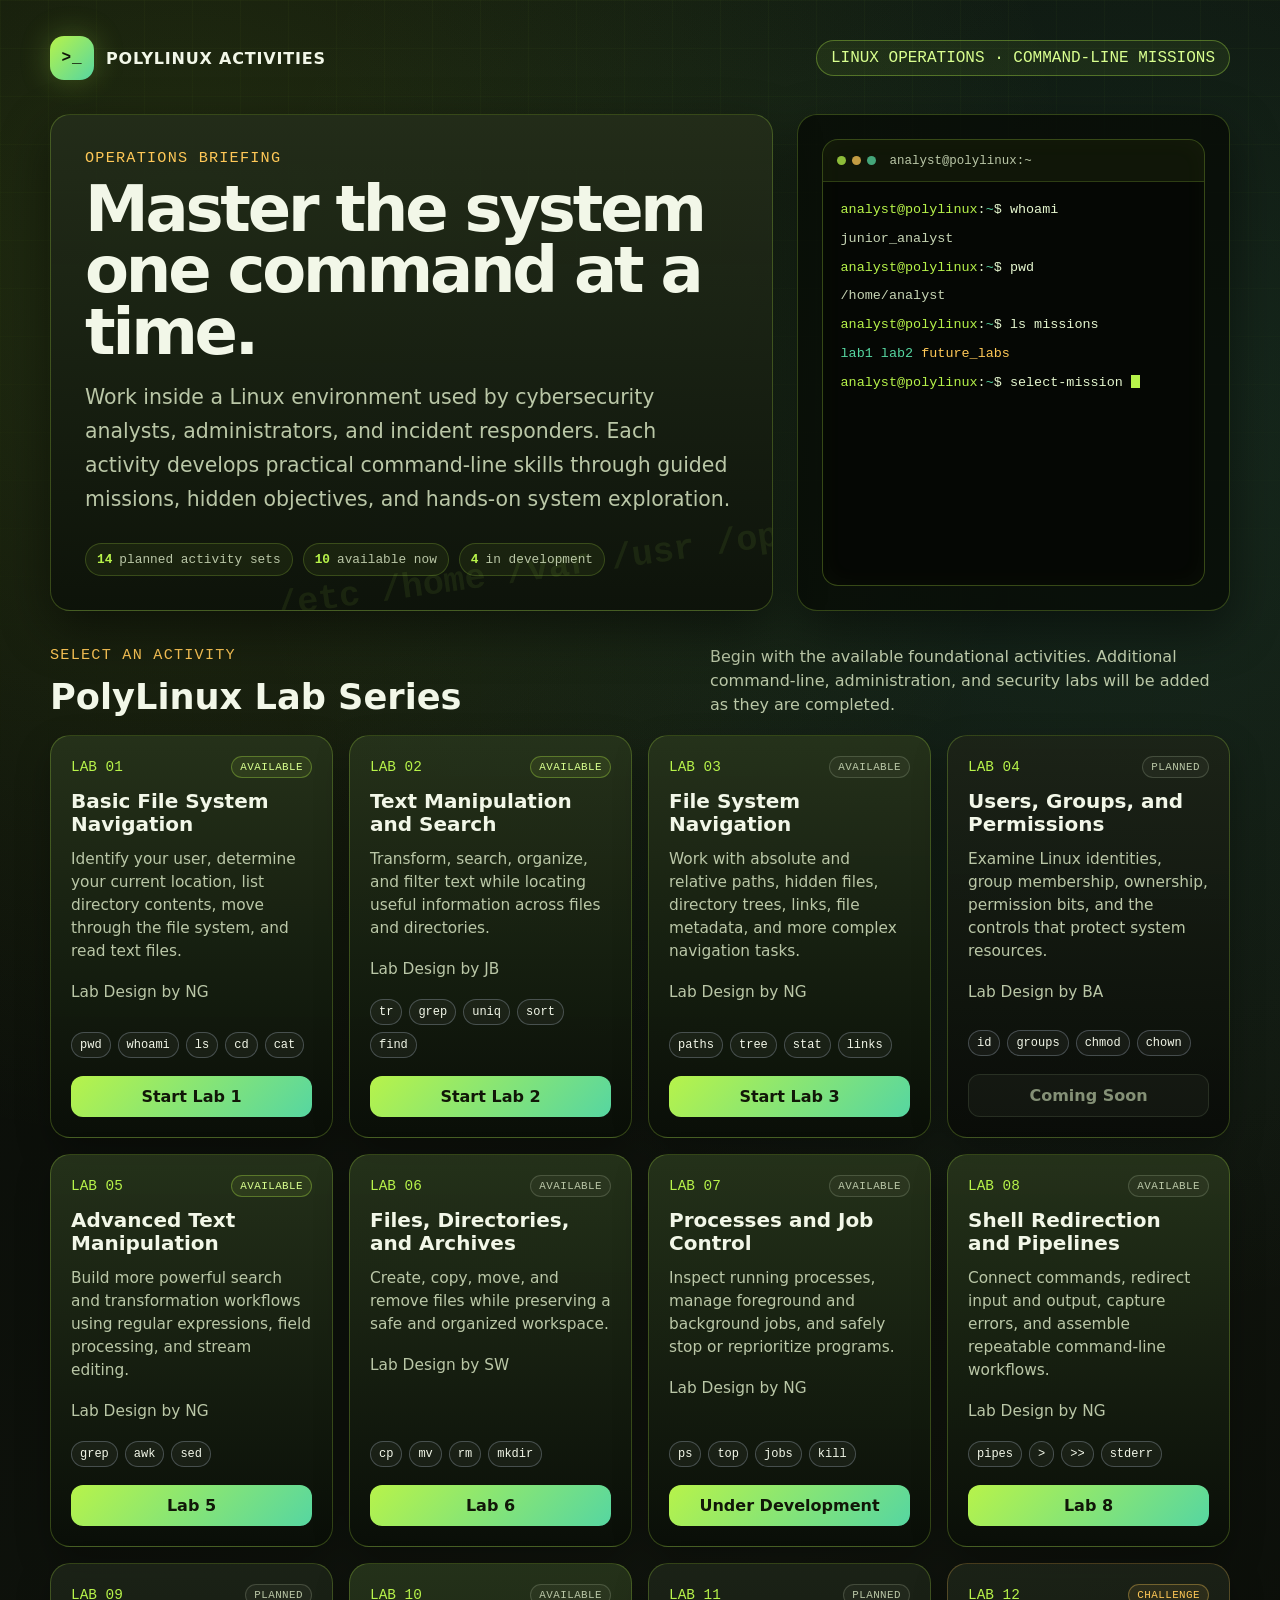
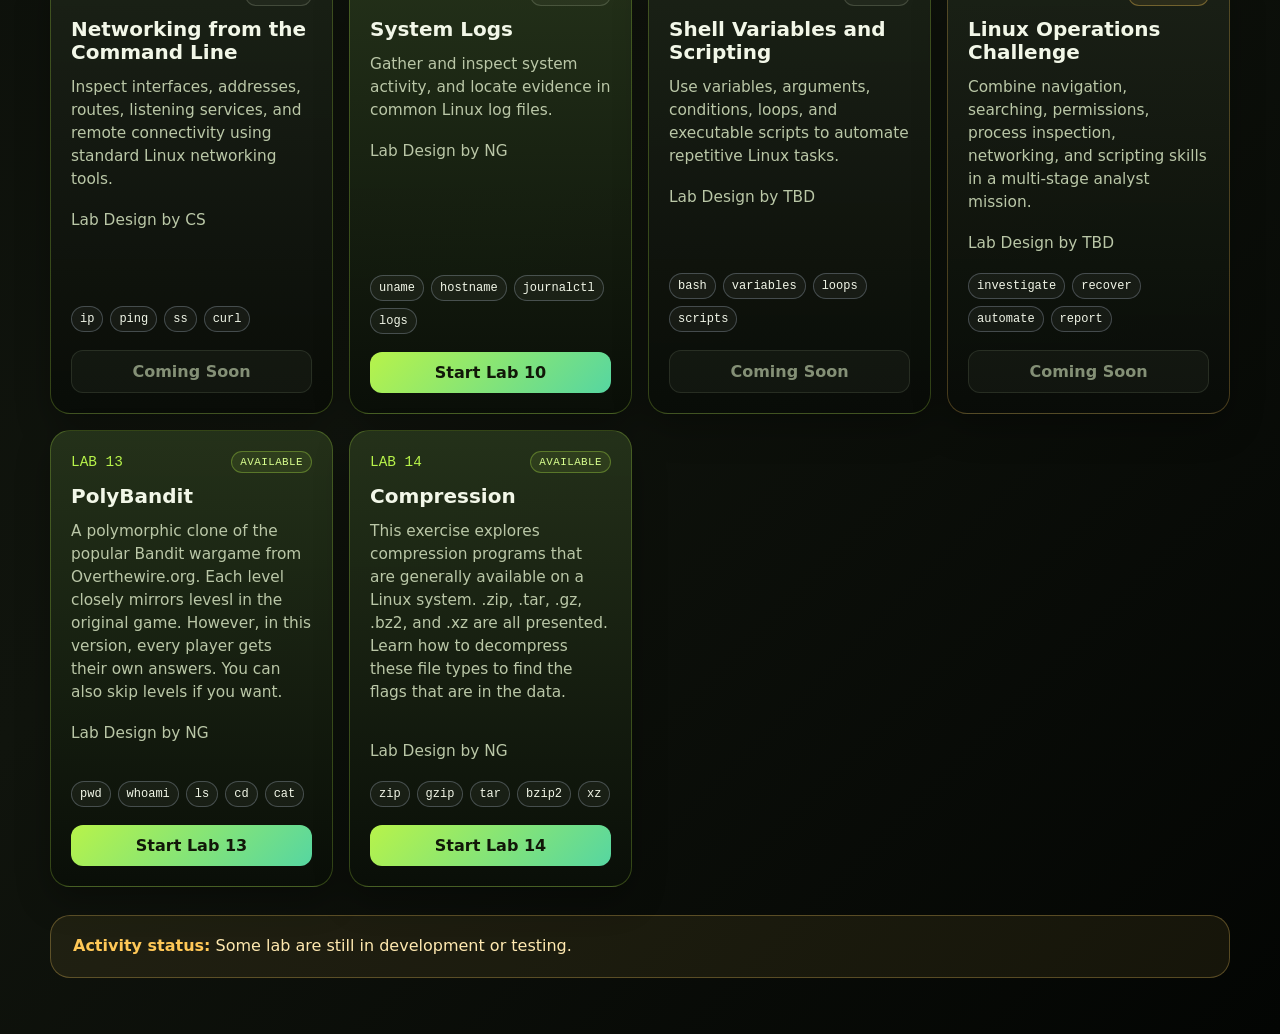
==== index.html @ a4be29c2 "Snapshot current PolyLinux web content" ====
<!DOCTYPE html>
<html lang="en">
<head>
  <meta charset="UTF-8" />
  <meta name="viewport" content="width=device-width, initial-scale=1.0" />
  <title>PolyLinux Activities | Linux Command-Line Labs</title>
  <link rel="stylesheet" href="./common.css" />
  <link rel="stylesheet" href="polylinux.css" />
</head>
<body>
  <main class="page">
    <header class="topbar">
      <div class="brand"><div class="brand-mark">&gt;_</div><div>PolyLinux Activities</div></div>
      <div class="status">LINUX OPERATIONS · COMMAND-LINE MISSIONS</div>
    </header>

    <section class="hero" aria-labelledby="module-title">
      <div class="briefing">
        <div class="eyebrow">Operations Briefing</div>
        <h1 id="module-title">Master the system one command at a time.</h1>
        <p class="subtitle">Work inside a Linux environment used by cybersecurity analysts, administrators, and incident responders. Each activity develops practical command-line skills through guided missions, hidden objectives, and hands-on system exploration.</p>
        <div class="briefing-status">
          <span><strong>14</strong> planned activity sets</span>
          <span><strong>10</strong> available now</span>
          <span><strong>4</strong> in development</span>
        </div>
      </div>

      <aside class="side-panel" aria-label="Linux terminal preview">
        <div class="terminal-window">
          <div class="terminal-bar"><div class="terminal-dots"><span></span><span></span><span></span></div><span>analyst@polylinux:~</span></div>
          <div class="terminal-screen">
            <p><span class="prompt">analyst@polylinux</span>:<span class="path">~</span>$ whoami</p>
            <p class="output">junior_analyst</p>
            <p><span class="prompt">analyst@polylinux</span>:<span class="path">~</span>$ pwd</p>
            <p class="output">/home/analyst</p>
            <p><span class="prompt">analyst@polylinux</span>:<span class="path">~</span>$ ls missions</p>
            <p class="output"><span class="directory">lab1</span> <span class="directory">lab2</span> <span class="locked">future_labs</span></p>
            <p><span class="prompt">analyst@polylinux</span>:<span class="path">~</span>$ select-mission <span class="cursor"></span></p>
          </div>
        </div>
      </aside>
    </section>

    <section aria-labelledby="choose-lab">
      <div class="section-head">
        <div><div class="eyebrow">Select an Activity</div><h2 id="choose-lab">PolyLinux Lab Series</h2></div>
        <p>Begin with the available foundational activities. Additional command-line, administration, and security labs will be added as they are completed.</p>
      </div>

      <div class="labs polylinux-labs">
        <article class="lab-card available">
          <div class="card-topline"><div class="lab-number">LAB 01</div><span class="availability available-label">Available</span></div>
          <h3>Basic File System Navigation</h3>
          <p>Identify your user, determine your current location, list directory contents, move through the file system, and read text files.</p>
	  <p>Lab Design by NG</p>
          <div class="tag-list"><span class="tag">pwd</span><span class="tag">whoami</span><span class="tag">ls</span><span class="tag">cd</span><span class="tag">cat</span></div>
          <div class="actions"><a class="btn btn-primary" href="lab1/index.html">Start Lab 1</a></div>
        </article>

        <article class="lab-card available">
          <div class="card-topline"><div class="lab-number">LAB 02</div><span class="availability available-label">Available</span></div>
          <h3>Text Manipulation and Search</h3>
          <p>Transform, search, organize, and filter text while locating useful information across files and directories.</p>
	  <p>Lab Design by JB</p>
          <div class="tag-list"><span class="tag">tr</span><span class="tag">grep</span><span class="tag">uniq</span><span class="tag">sort</span><span class="tag">find</span></div>
          <div class="actions"><a class="btn btn-primary" href="lab2/index.html">Start Lab 2</a></div>
        </article>

        <article class="lab-card available">
          <div class="card-topline"><div class="lab-number">LAB 03</div><span class="availability planned-label">Available</span></div>
          <h3>File System Navigation</h3>
          <p>Work with absolute and relative paths, hidden files, directory trees, links, file metadata, and more complex navigation tasks.</p>
	  <p>Lab Design by NG</p>
          <div class="tag-list"><span class="tag">paths</span><span class="tag">tree</span><span class="tag">stat</span><span class="tag">links</span></div>
          <div class="actions"><a class="btn btn-primary" href="lab3">Start Lab 3</a></div>
        </article>

        <article class="lab-card planned">
          <div class="card-topline"><div class="lab-number">LAB 04</div><span class="availability planned-label">Planned</span></div>
          <h3>Users, Groups, and Permissions</h3>
          <p>Examine Linux identities, group membership, ownership, permission bits, and the controls that protect system resources.</p>
	  <p>Lab Design by BA</p>
          <div class="tag-list"><span class="tag">id</span><span class="tag">groups</span><span class="tag">chmod</span><span class="tag">chown</span></div>
          <div class="actions"><span class="btn btn-disabled">Coming Soon</span></div>
        </article>

        <article class="lab-card available">
          <div class="card-topline"><div class="lab-number">LAB 05</div><span class="availability available-label">Available</span></div>
          <h3>Advanced Text Manipulation</h3>
          <p>Build more powerful search and transformation workflows using regular expressions, field processing, and stream editing.</p>
	  <p>Lab Design by NG</p>
          <div class="tag-list"><span class="tag">grep</span><span class="tag">awk</span><span class="tag">sed</span></div>
          <div class="actions"><a class="btn btn-primary" href="lab5">Lab 5</a></div>
        </article>

        <article class="lab-card available">
          <div class="card-topline"><div class="lab-number">LAB 06</div><span class="availability planned-label">Available</span></div>
          <h3>Files, Directories, and Archives</h3>
          <p>Create, copy, move, and remove files while preserving a safe and organized workspace.</p>
	  <p>Lab Design by SW</p>
          <div class="tag-list"><span class="tag">cp</span><span class="tag">mv</span><span class="tag">rm</span><span class="tag">mkdir</span></div>
          <div class="actions"><a class="btn btn-primary" href="lab6">Lab 6</a></div>
        </article>

        <article class="lab-card available">
          <div class="card-topline"><div class="lab-number">LAB 07</div><span class="availability planned-label">Available</span></div>
          <h3>Processes and Job Control</h3>
          <p>Inspect running processes, manage foreground and background jobs, and safely stop or reprioritize programs.</p>
	  <p>Lab Design by NG</p>
          <div class="tag-list"><span class="tag">ps</span><span class="tag">top</span><span class="tag">jobs</span><span class="tag">kill</span></div>
          <div class="actions"><a class="btn btn-primary" href="lab7">Under Development</a></div>
        </article>

        <article class="lab-card available">
          <div class="card-topline"><div class="lab-number">LAB 08</div><span class="availability planned-label">Available</span></div>
          <h3>Shell Redirection and Pipelines</h3>
          <p>Connect commands, redirect input and output, capture errors, and assemble repeatable command-line workflows.</p>
	  <p>Lab Design by NG</p>
          <div class="tag-list"><span class="tag">pipes</span><span class="tag">&gt;</span><span class="tag">&gt;&gt;</span><span class="tag">stderr</span></div>
          <div class="actions"><a class="btn btn-primary" href="lab8">Lab 8</a></div>
        </article>

        <article class="lab-card planned">
          <div class="card-topline"><div class="lab-number">LAB 09</div><span class="availability planned-label">Planned</span></div>
          <h3>Networking from the Command Line</h3>
          <p>Inspect interfaces, addresses, routes, listening services, and remote connectivity using standard Linux networking tools.</p>
	  <p>Lab Design by CS</p>
          <div class="tag-list"><span class="tag">ip</span><span class="tag">ping</span><span class="tag">ss</span><span class="tag">curl</span></div>
          <div class="actions"><span class="btn btn-disabled">Coming Soon</span></div>
        </article>

        <article class="lab-card available">
          <div class="card-topline"><div class="lab-number">LAB 10</div><span class="availability planned-label">Available</span></div>
          <h3>System Logs</h3>
          <p>Gather and inspect system activity, and locate evidence in common Linux log files.</p>
	  <p>Lab Design by NG</p>
          <div class="tag-list"><span class="tag">uname</span><span class="tag">hostname</span><span class="tag">journalctl</span><span class="tag">logs</span></div>
          <div class="actions"><a class="btn btn-primary" href="lab10/">Start Lab 10</a></div>
        </article>

        <article class="lab-card planned">
          <div class="card-topline"><div class="lab-number">LAB 11</div><span class="availability planned-label">Planned</span></div>
          <h3>Shell Variables and Scripting</h3>
          <p>Use variables, arguments, conditions, loops, and executable scripts to automate repetitive Linux tasks.</p>
	  <p>Lab Design by TBD</p>
          <div class="tag-list"><span class="tag">bash</span><span class="tag">variables</span><span class="tag">loops</span><span class="tag">scripts</span></div>
          <div class="actions"><span class="btn btn-disabled">Coming Soon</span></div>
        </article>

        <article class="lab-card planned challenge-card">
          <div class="card-topline"><div class="lab-number">LAB 12</div><span class="availability challenge-label">Challenge</span></div>
          <h3>Linux Operations Challenge</h3>
          <p>Combine navigation, searching, permissions, process inspection, networking, and scripting skills in a multi-stage analyst mission.</p>
	  <p>Lab Design by TBD</p>
          <div class="tag-list"><span class="tag">investigate</span><span class="tag">recover</span><span class="tag">automate</span><span class="tag">report</span></div>
          <div class="actions"><span class="btn btn-disabled">Coming Soon</span></div>
        </article>

        <article class="lab-card available">
          <div class="card-topline"><div class="lab-number">LAB 13</div><span class="availability available-label">Available</span></div>
          <h3>PolyBandit</h3>
          <p>A polymorphic clone of the popular Bandit wargame from Overthewire.org. Each level closely mirrors levesl in the original game. However, in this version, every player gets their own answers. You can also skip levels if you want.</p>
	  <p>Lab Design by NG</p>
          <div class="tag-list"><span class="tag">pwd</span><span class="tag">whoami</span><span class="tag">ls</span><span class="tag">cd</span><span class="tag">cat</span></div>
          <div class="actions"><a class="btn btn-primary" href="lab13/index.html">Start Lab 13</a></div>
        </article>

        <article class="lab-card available">
          <div class="card-topline"><div class="lab-number">LAB 14</div><span class="availability available-label">Available</span></div>
          <h3>Compression</h3>
          <p>This exercise explores compression programs that are generally available on a Linux system. .zip, .tar, .gz, .bz2, and .xz are all presented. Learn how to decompress these file types to find the flags that are in the data.<p>
	  <p>Lab Design by NG</p>
	  <div class="tag-list"><span class="tag">zip</span><span class="tag">gzip</span><span class="tag">tar</span><span class="tag">bzip2</span><span class="tag">xz</span></div>
          <div class="actions"><a class="btn btn-primary" href="lab14/index.html">Start Lab 14</a></div>
        </article>

      </div>
    </section>
    <section class="footer-brief" aria-label="Development note">
      <strong>Activity status:</strong> Some lab are still in development or testing.
    </section>
  </main>
</body>
</html>
---- common.css ----
:root {
  --text: #f4f7ff;
  --muted: #b7c0df;
  --warning: #ffd166;
  --border: rgba(255, 255, 255, 0.22);
  --shadow: 0 18px 50px rgba(0, 0, 0, 0.48);
  --radius: 20px;
  --mono: "Consolas", "Courier New", monospace;
  --sans: system-ui, -apple-system, BlinkMacSystemFont, "Segoe UI", sans-serif;
}

* {
  box-sizing: border-box;
}

body {
  margin: 0;
  min-height: 100vh;
  font-family: var(--sans);
  color: var(--text);
  overflow-x: hidden;
}

.page {
  width: min(1180px, calc(100% - 40px));
  margin: 0 auto;
  padding: 36px 0 56px;
  position: relative;
  z-index: 1;
}

.topbar {
  display: flex;
  justify-content: space-between;
  align-items: center;
  gap: 16px;
  margin-bottom: 34px;
}

.brand {
  display: flex;
  align-items: center;
  gap: 12px;
  font-weight: 800;
  letter-spacing: 0.05em;
  text-transform: uppercase;
}

.brand-mark {
  width: 44px;
  height: 44px;
  display: grid;
  place-items: center;
  border-radius: 14px;
  font-family: var(--mono);
  font-weight: 900;
}

.status {
  font-family: var(--mono);
  border-radius: 999px;
  padding: 8px 14px;
  white-space: nowrap;
}

.hero {
  display: grid;
  grid-template-columns: 1.25fr 0.75fr;
  gap: 24px;
  align-items: stretch;
  margin-bottom: 28px;
}

.briefing,
.side-panel {
  border: 1px solid var(--border);
  border-radius: var(--radius);
  box-shadow: var(--shadow);
}

.briefing {
  padding: 34px;
  position: relative;
  overflow: hidden;
}

.side-panel {
  padding: 24px;
}

.eyebrow {
  color: var(--warning);
  font-family: var(--mono);
  font-size: 0.95rem;
  letter-spacing: 0.08em;
  text-transform: uppercase;
  margin-bottom: 12px;
}

h1 {
  font-size: clamp(2.2rem, 5vw, 4.7rem);
  line-height: 0.96;
  margin: 0 0 18px;
  letter-spacing: -0.05em;
}

.subtitle {
  max-width: 780px;
  font-size: clamp(1.05rem, 2vw, 1.28rem);
  line-height: 1.65;
  color: var(--muted);
  margin: 0;
}

.subtitle strong {
  color: var(--text);
}

.section-head {
  display: flex;
  align-items: end;
  justify-content: space-between;
  gap: 18px;
  margin: 34px 0 18px;
}

.section-head h2 {
  margin: 0;
  font-size: clamp(1.5rem, 3vw, 2.2rem);
}

.section-head p {
  margin: 0;
  color: var(--muted);
  max-width: 520px;
  line-height: 1.5;
}

.labs {
  display: grid;
  grid-template-columns: repeat(5, minmax(0, 1fr));
  gap: 16px;
}

.lab-card {
  display: flex;
  flex-direction: column;
  min-height: 315px;
  padding: 20px;
  border: 1px solid var(--border);
  border-radius: var(--radius);
  box-shadow: 0 14px 34px rgba(0, 0, 0, 0.28);
  transition:
    transform 160ms ease,
    border-color 160ms ease,
    box-shadow 160ms ease;
}

.lab-card:hover {
  transform: translateY(-5px);
  box-shadow: 0 18px 42px rgba(0, 0, 0, 0.44);
}

.lab-number {
  font-family: var(--mono);
  font-size: 0.9rem;
  margin-bottom: 12px;
}

.lab-card h3 {
  font-size: 1.25rem;
  line-height: 1.15;
  margin: 0 0 12px;
}

.lab-card p {
  color: var(--muted);
  line-height: 1.5;
  margin: 0 0 18px;
  font-size: 0.96rem;
}

.tag-list {
  display: flex;
  flex-wrap: wrap;
  gap: 7px;
  margin: auto 0 18px;
}

.tag {
  font-size: 0.75rem;
  font-family: var(--mono);
  color: var(--text);
  border: 1px solid rgba(190, 205, 225, 0.28);
  border-radius: 999px;
  padding: 5px 8px;
  background: rgba(255, 255, 255, 0.045);
}

.actions {
  display: grid;
  gap: 9px;
}

.btn {
  display: block;
  text-align: center;
  text-decoration: none;
  border-radius: 12px;
  padding: 11px 12px;
  font-weight: 800;
  transition: transform 140ms ease, filter 140ms ease;
}

.btn:hover {
  transform: translateY(-1px);
  filter: brightness(1.08);
}

.btn-secondary {
  color: var(--text);
  border: 1px solid rgba(190, 205, 225, 0.28);
  background: rgba(255, 255, 255, 0.06);
}

.footer-brief {
  margin-top: 28px;
  border: 1px solid rgba(255, 209, 102, 0.28);
  border-radius: var(--radius);
  background: rgba(255, 209, 102, 0.075);
  padding: 18px 22px;
  color: #ffe9b0;
  line-height: 1.55;
}

.footer-brief strong {
  color: var(--warning);
}

code {
  font-family: var(--mono);
}

@media (max-width: 1060px) {
  .labs {
    grid-template-columns: repeat(2, minmax(0, 1fr));
  }

  .hero {
    grid-template-columns: 1fr;
  }
}

@media (max-width: 680px) {
  .page {
    width: min(100% - 24px, 1180px);
    padding-top: 20px;
  }

  .topbar,
  .section-head {
    align-items: flex-start;
    flex-direction: column;
  }

  .labs {
    grid-template-columns: 1fr;
  }

  .briefing,
  .side-panel {
    padding: 22px;
  }

  .status {
    white-space: normal;
  }
}
---- polylinux.css ----
:root {
  --bg: #10140d;
  --panel-strong: rgba(35, 45, 26, 0.96);
  --text: #f2f7e8;
  --muted: #bac7a7;
  --accent: #b7f34a;
  --accent-2: #56d6a1;
  --accent-3: #d9ff8f;
  --warning: #ffc857;
  --border: rgba(183, 243, 74, 0.24);
}

body {
  background:
    radial-gradient(circle at 15% 10%, rgba(183, 243, 74, 0.15), transparent 34%),
    radial-gradient(circle at 88% 16%, rgba(86, 214, 161, 0.12), transparent 36%),
    linear-gradient(135deg, #080b07, var(--bg) 60%, #030503);
}

body::before,
body::after {
  content: "";
  position: fixed;
  inset: 0;
  pointer-events: none;
}

body::before {
  background-image:
    linear-gradient(rgba(183, 243, 74, 0.035) 1px, transparent 1px),
    linear-gradient(90deg, rgba(183, 243, 74, 0.035) 1px, transparent 1px);
  background-size: 48px 48px;
  mask-image: linear-gradient(to bottom, rgba(0, 0, 0, 0.82), transparent 90%);
}

body::after {
  background: repeating-linear-gradient(to bottom, transparent 0, transparent 4px, rgba(255,255,255,0.014) 5px);
  opacity: 0.55;
}

.brand-mark {
  color: #101708;
  background: linear-gradient(135deg, var(--accent), var(--accent-2));
  box-shadow: 0 0 30px rgba(183, 243, 74, 0.26);
}

.status {
  color: var(--accent-3);
  border: 1px solid rgba(183, 243, 74, 0.34);
  background: rgba(183, 243, 74, 0.07);
}

.briefing {
  background: linear-gradient(180deg, var(--panel-strong), rgba(13, 18, 10, 0.94));
}

.briefing::after {
  content: "/etc  /home  /var  /usr  /opt";
  position: absolute;
  right: -30px;
  bottom: 20px;
  transform: rotate(-8deg);
  color: rgba(183, 243, 74, 0.08);
  font-family: var(--mono);
  font-size: 2.2rem;
  font-weight: 900;
  white-space: nowrap;
}

.briefing-status {
  display: flex;
  flex-wrap: wrap;
  gap: 10px;
  margin-top: 26px;
  position: relative;
  z-index: 1;
}

.briefing-status span {
  display: inline-flex;
  align-items: center;
  gap: 7px;
  padding: 8px 11px;
  border: 1px solid rgba(183, 243, 74, 0.2);
  border-radius: 999px;
  background: rgba(183, 243, 74, 0.06);
  color: var(--muted);
  font-family: var(--mono);
  font-size: 0.8rem;
}

.briefing-status strong { color: var(--accent); }
.side-panel { background: rgba(7, 11, 6, 0.78); }

.terminal-window {
  min-height: 100%;
  border: 1px solid rgba(183, 243, 74, 0.28);
  border-radius: 16px;
  overflow: hidden;
  background: #050704;
  box-shadow: inset 0 0 24px rgba(183, 243, 74, 0.035);
}

.terminal-bar {
  display: flex;
  align-items: center;
  gap: 14px;
  min-height: 42px;
  padding: 0 14px;
  border-bottom: 1px solid rgba(183, 243, 74, 0.18);
  background: rgba(183, 243, 74, 0.06);
  color: var(--muted);
  font-family: var(--mono);
  font-size: 0.78rem;
}

.terminal-dots { display: flex; gap: 6px; }
.terminal-dots span { width: 9px; height: 9px; border-radius: 50%; background: var(--accent); opacity: 0.75; }
.terminal-dots span:nth-child(2) { background: var(--warning); }
.terminal-dots span:nth-child(3) { background: var(--accent-2); }

.terminal-screen {
  padding: 18px;
  color: #e5f6cf;
  font-family: var(--mono);
  font-size: 0.84rem;
  line-height: 1.55;
}

.terminal-screen p { margin: 0 0 8px; }
.prompt { color: var(--accent); }
.path, .directory { color: var(--accent-2); }
.output { color: #c7d5b5; }
.locked { color: var(--warning); }

.cursor {
  display: inline-block;
  width: 9px;
  height: 1em;
  background: var(--accent);
  vertical-align: -2px;
  animation: terminal-blink 1s steps(1) infinite;
}

@keyframes terminal-blink { 50% { opacity: 0; } }

.polylinux-labs { grid-template-columns: repeat(4, minmax(0, 1fr)); }
.lab-card { min-height: 350px; background: linear-gradient(180deg, rgba(38, 51, 27, 0.94), rgba(10, 15, 8, 0.96)); }
.lab-card:hover { border-color: rgba(183, 243, 74, 0.65); }
.lab-card.planned { background: linear-gradient(180deg, rgba(29, 36, 24, 0.88), rgba(9, 12, 8, 0.94)); }

.card-topline { display: flex; justify-content: space-between; align-items: center; gap: 10px; margin-bottom: 12px; }
.lab-number { color: var(--accent); margin-bottom: 0; }
.availability { border-radius: 999px; padding: 4px 8px; font-family: var(--mono); font-size: 0.68rem; text-transform: uppercase; letter-spacing: 0.04em; }
.available-label { color: var(--accent-3); border: 1px solid rgba(183, 243, 74, 0.32); background: rgba(183, 243, 74, 0.08); }
.planned-label { color: var(--muted); border: 1px solid rgba(186, 199, 167, 0.22); background: rgba(186, 199, 167, 0.05); }
.challenge-label { color: var(--warning); border: 1px solid rgba(255, 200, 87, 0.34); background: rgba(255, 200, 87, 0.08); }
.challenge-card { border-color: rgba(255, 200, 87, 0.25); }

.btn-primary { color: #111708; background: linear-gradient(135deg, var(--accent), var(--accent-2)); }
.btn-disabled { color: #849076; border: 1px solid rgba(132, 144, 118, 0.2); background: rgba(132, 144, 118, 0.07); cursor: not-allowed; user-select: none; }
.btn-disabled:hover { transform: none; filter: none; }

@media (max-width: 1060px) { .polylinux-labs { grid-template-columns: repeat(2, minmax(0, 1fr)); } }
@media (max-width: 680px) {
  .polylinux-labs { grid-template-columns: 1fr; }
  .briefing-status { align-items: flex-start; flex-direction: column; }
  .briefing-status span { width: 100%; }
}
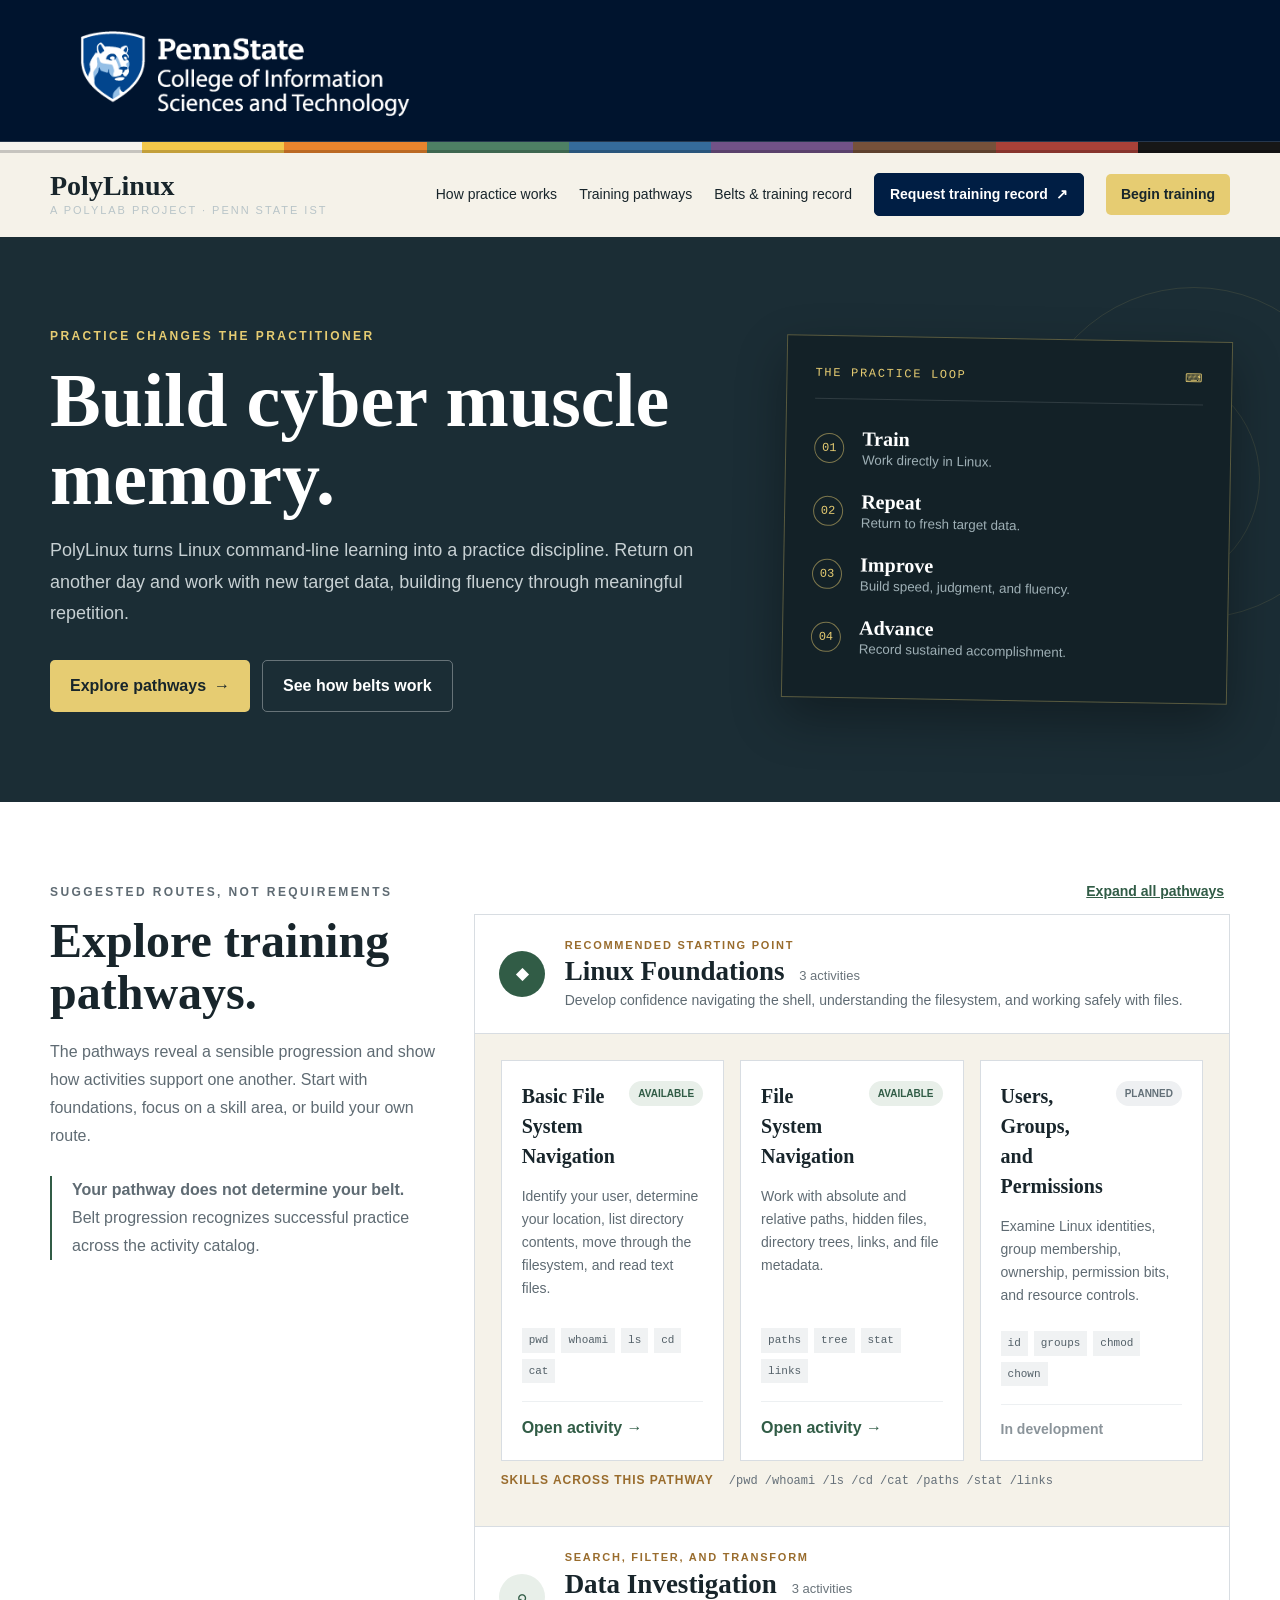
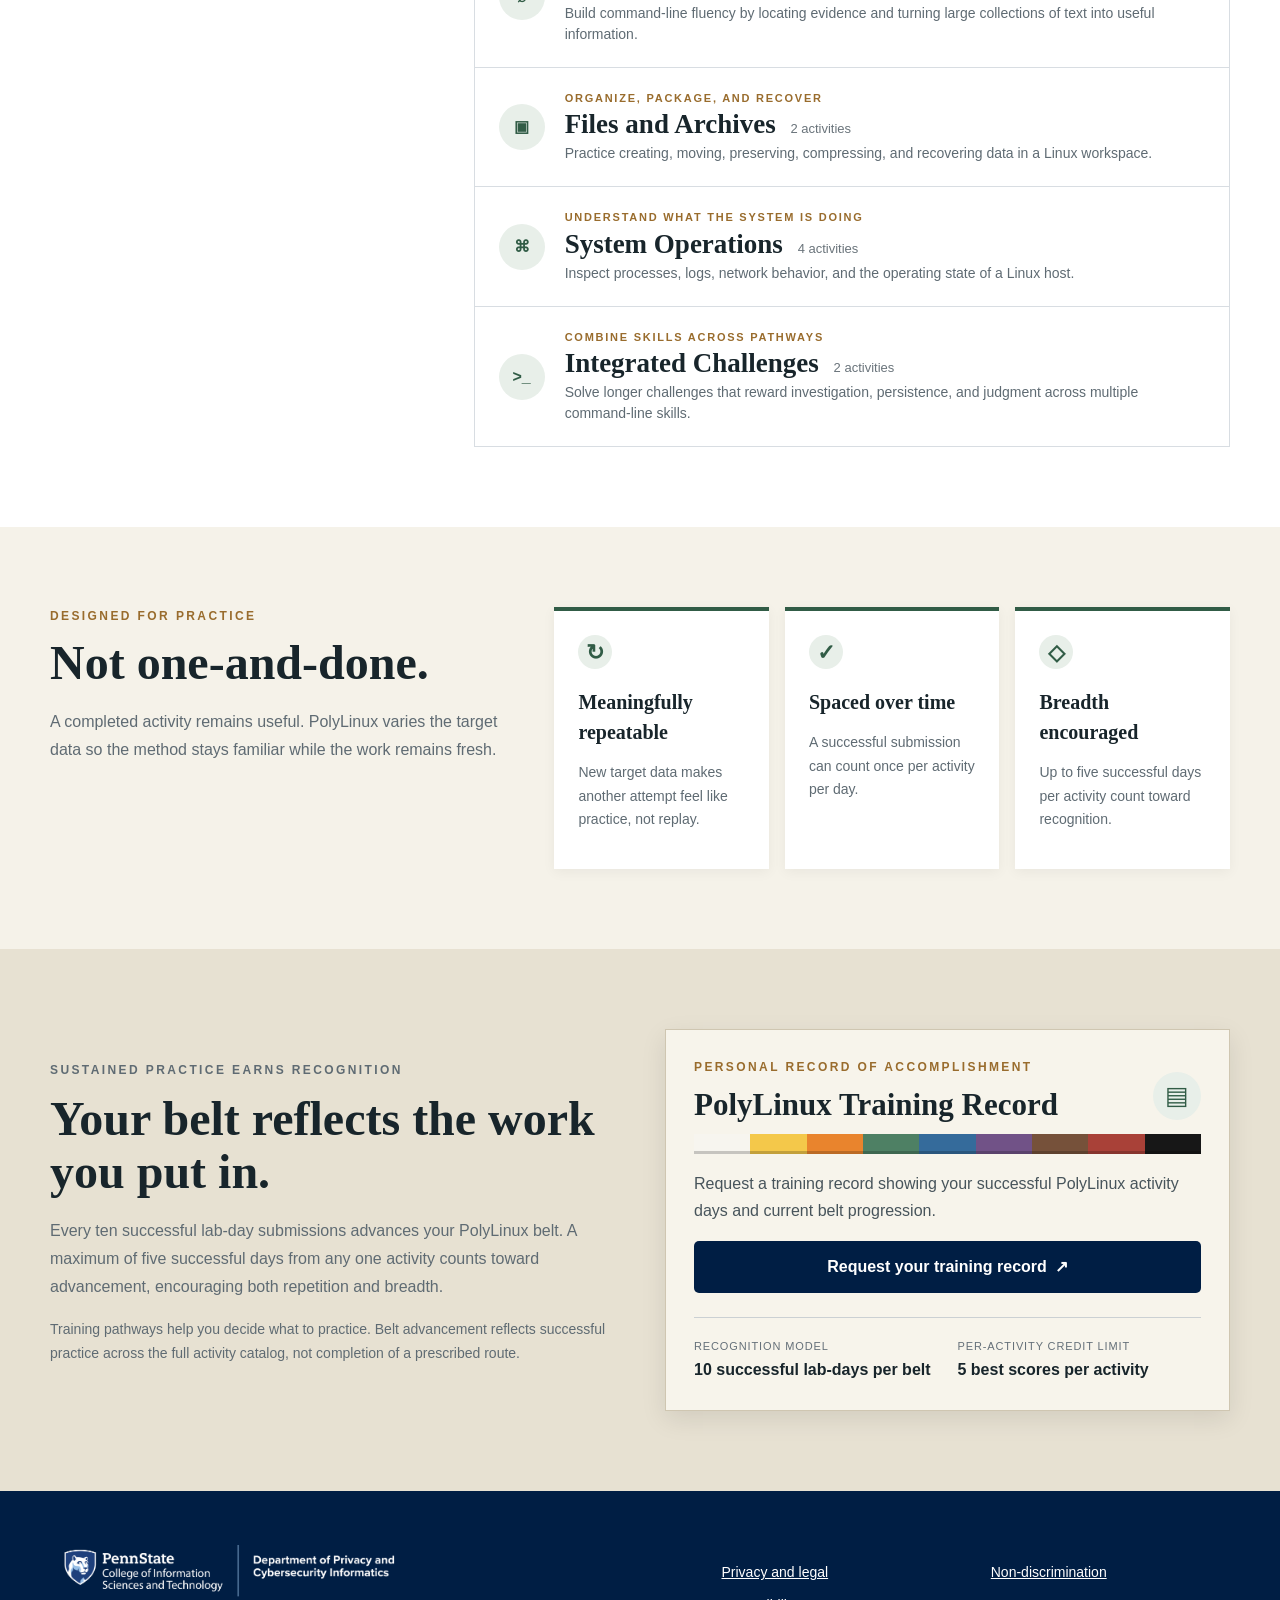
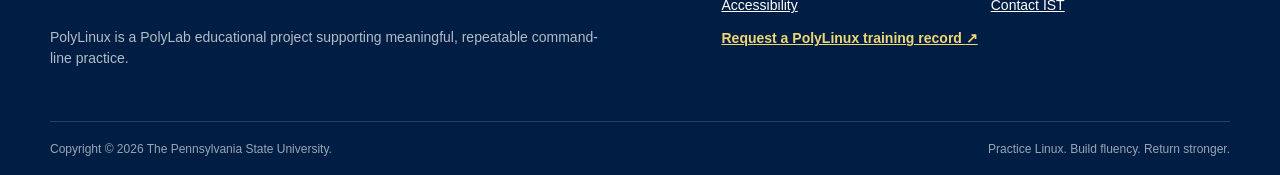
==== commit eb927063: "Capture current curriculum homepage" ====
--- a/index.html
+++ b/index.html
@@ -1,185 +1,181 @@
-<!DOCTYPE html>
+<!doctype html>
 <html lang="en">
 <head>
-  <meta charset="UTF-8" />
-  <meta name="viewport" content="width=device-width, initial-scale=1.0" />
-  <title>PolyLinux Activities | Linux Command-Line Labs</title>
-  <link rel="stylesheet" href="./common.css" />
-  <link rel="stylesheet" href="polylinux.css" />
+  <meta charset="utf-8">
+  <meta name="viewport" content="width=device-width, initial-scale=1">
+  <meta name="description" content="PolyLinux meaningfully repeatable Linux command-line activities from Penn State IST.">
+  <title>PolyLinux | Command-Line Practice</title>
+  <link rel="stylesheet" href="polylinux-home.css">
+  <script src="polylinux-home.js" defer></script>
 </head>
 <body>
-  <main class="page">
-    <header class="topbar">
-      <div class="brand"><div class="brand-mark">&gt;_</div><div>PolyLinux Activities</div></div>
-      <div class="status">LINUX OPERATIONS · COMMAND-LINE MISSIONS</div>
-    </header>
+  <a class="skip-link" href="#main-content">Skip to main content</a>
 
-    <section class="hero" aria-labelledby="module-title">
-      <div class="briefing">
-        <div class="eyebrow">Operations Briefing</div>
-        <h1 id="module-title">Master the system one command at a time.</h1>
-        <p class="subtitle">Work inside a Linux environment used by cybersecurity analysts, administrators, and incident responders. Each activity develops practical command-line skills through guided missions, hidden objectives, and hands-on system exploration.</p>
-        <div class="briefing-status">
-          <span><strong>14</strong> planned activity sets</span>
-          <span><strong>10</strong> available now</span>
-          <span><strong>4</strong> in development</span>
+  <header class="site-header">
+    <div class="institution-bar">
+      <div class="container institution-inner">
+        <a class="institution-logo" href="https://ist.psu.edu/" aria-label="Penn State College of Information Sciences and Technology home">
+          <img src="PSU_IST_CMYK_REV_2C.png" alt="Penn State College of Information Sciences and Technology">
+        </a>
+      </div>
+    </div>
+
+    <div class="belt-strip belt-strip--compact" aria-label="PolyLinux belt progression">
+      <span class="belt-white" title="White belt"></span><span class="belt-yellow" title="Yellow belt"></span><span class="belt-orange" title="Orange belt"></span><span class="belt-green" title="Green belt"></span><span class="belt-blue" title="Blue belt"></span><span class="belt-purple" title="Purple belt"></span><span class="belt-brown" title="Brown belt"></span><span class="belt-red" title="Red belt"></span><span class="belt-black" title="Black belt"></span>
+    </div>
+
+    <nav class="container primary-nav" aria-label="PolyLinux primary navigation">
+      <a class="project-name" href="#main-content">
+        <strong>PolyLinux</strong>
+        <span>A PolyLab Project · Penn State IST</span>
+      </a>
+      <button class="menu-toggle" type="button" aria-expanded="false" aria-controls="nav-links">Menu</button>
+      <div class="nav-links" id="nav-links">
+        <a href="#practice">How practice works</a>
+        <a href="#pathways">Training pathways</a>
+        <a href="#belts">Belts &amp; training record</a>
+        <a class="button button--outline" href="https://forms.cloud.microsoft/r/fG9NqPC4Zq" target="_blank" rel="noopener noreferrer">Request training record <span aria-hidden="true">↗</span></a>
+        <a class="button button--gold" href="#pathways">Begin training</a>
+      </div>
+    </nav>
+  </header>
+
+  <main id="main-content">
+    <section class="hero">
+      <div class="container hero-grid">
+        <div>
+          <p class="eyebrow eyebrow--gold">Practice changes the practitioner</p>
+          <h1>Build cyber muscle memory.</h1>
+          <p class="hero-copy">PolyLinux turns Linux command-line learning into a practice discipline. Return on another day and work with new target data, building fluency through meaningful repetition.</p>
+          <div class="button-row">
+            <a class="button button--gold button--large" href="#pathways">Explore pathways <span aria-hidden="true">→</span></a>
+            <a class="button button--ghost button--large" href="#belts">See how belts work</a>
+          </div>
+        </div>
+        <aside class="practice-loop" aria-label="PolyLinux practice loop">
+          <div class="practice-loop__heading"><span>The practice loop</span><span aria-hidden="true">⌨</span></div>
+          <ol>
+            <li><span>01</span><div><strong>Train</strong><small>Work directly in Linux.</small></div></li>
+            <li><span>02</span><div><strong>Repeat</strong><small>Return to fresh target data.</small></div></li>
+            <li><span>03</span><div><strong>Improve</strong><small>Build speed, judgment, and fluency.</small></div></li>
+            <li><span>04</span><div><strong>Advance</strong><small>Record sustained accomplishment.</small></div></li>
+          </ol>
+        </aside>
+      </div>
+    </section>
+
+    <section class="pathways-section" id="pathways">
+      <div class="container pathways-grid">
+        <div class="pathways-intro">
+          <p class="eyebrow">Suggested routes, not requirements</p>
+          <h2>Explore training pathways.</h2>
+          <p>The pathways reveal a sensible progression and show how activities support one another. Start with foundations, focus on a skill area, or build your own route.</p>
+          <p class="callout"><strong>Your pathway does not determine your belt.</strong><br>Belt progression recognizes successful practice across the activity catalog.</p>
+        </div>
+
+        <div class="accordion-wrap">
+          <button class="expand-all" type="button" aria-expanded="false">Expand all pathways</button>
+          <div class="accordion">
+
+            <details open>
+              <summary><span class="path-icon" aria-hidden="true">◆</span><span><small>Recommended starting point</small><strong>Linux Foundations <em>3 activities</em></strong><span>Develop confidence navigating the shell, understanding the filesystem, and working safely with files.</span></span></summary>
+              <div class="panel">
+                <div class="activity-grid activity-grid--3">
+                  <article class="activity"><header><h3>Basic File System Navigation</h3><span>Available</span></header><p>Identify your user, determine your location, list directory contents, move through the filesystem, and read text files.</p><div class="tags"><code>pwd</code><code>whoami</code><code>ls</code><code>cd</code><code>cat</code></div><a href="/polylinux/lab1/index.html">Open activity <span aria-hidden="true">→</span></a></article>
+                  <article class="activity"><header><h3>File System Navigation</h3><span>Available</span></header><p>Work with absolute and relative paths, hidden files, directory trees, links, and file metadata.</p><div class="tags"><code>paths</code><code>tree</code><code>stat</code><code>links</code></div><a href="/polylinux/lab3">Open activity <span aria-hidden="true">→</span></a></article>
+                  <article class="activity activity--planned"><header><h3>Users, Groups, and Permissions</h3><span>Planned</span></header><p>Examine Linux identities, group membership, ownership, permission bits, and resource controls.</p><div class="tags"><code>id</code><code>groups</code><code>chmod</code><code>chown</code></div><strong class="development">In development</strong></article>
+                </div>
+                <p class="path-skills"><strong>Skills across this pathway</strong> /pwd /whoami /ls /cd /cat /paths /stat /links</p>
+              </div>
+            </details>
+
+            <details>
+              <summary><span class="path-icon" aria-hidden="true">⌕</span><span><small>Search, filter, and transform</small><strong>Data Investigation <em>3 activities</em></strong><span>Build command-line fluency by locating evidence and turning large collections of text into useful information.</span></span></summary>
+              <div class="panel"><div class="activity-grid activity-grid--3">
+                <article class="activity"><header><h3>Text Manipulation and Search</h3><span>Available</span></header><p>Transform, search, organize, and filter text while locating useful information across files and directories.</p><div class="tags"><code>tr</code><code>grep</code><code>uniq</code><code>sort</code><code>find</code></div><a href="/polylinux/lab2/index.html">Open activity <span aria-hidden="true">→</span></a></article>
+                <article class="activity"><header><h3>Advanced Text Manipulation</h3><span>Available</span></header><p>Build stronger search and transformation workflows using regular expressions, field processing, and stream editing.</p><div class="tags"><code>grep</code><code>awk</code><code>sed</code></div><a href="/polylinux/lab5">Open activity <span aria-hidden="true">→</span></a></article>
+                <article class="activity"><header><h3>Shell Redirection and Pipelines</h3><span>Available</span></header><p>Connect commands, redirect input and output, capture errors, and assemble repeatable workflows.</p><div class="tags"><code>pipes</code><code>&gt;</code><code>&gt;&gt;</code><code>stderr</code></div><a href="/polylinux/lab8">Open activity <span aria-hidden="true">→</span></a></article>
+              </div><p class="path-skills"><strong>Skills across this pathway</strong> /tr /grep /sort /uniq /find /awk /sed /pipes</p></div>
+            </details>
+
+            <details>
+              <summary><span class="path-icon" aria-hidden="true">▣</span><span><small>Organize, package, and recover</small><strong>Files and Archives <em>2 activities</em></strong><span>Practice creating, moving, preserving, compressing, and recovering data in a Linux workspace.</span></span></summary>
+              <div class="panel"><div class="activity-grid activity-grid--2">
+                <article class="activity"><header><h3>Files, Directories, and Archives</h3><span>Available</span></header><p>Create, copy, move, and remove files while preserving a safe and organized workspace.</p><div class="tags"><code>cp</code><code>mv</code><code>rm</code><code>mkdir</code></div><a href="/polylinux/lab6">Open activity <span aria-hidden="true">→</span></a></article>
+                <article class="activity"><header><h3>Compression</h3><span>Available</span></header><p>Decompress and inspect ZIP, TAR, GZIP, BZIP2, and XZ data while locating hidden flags.</p><div class="tags"><code>zip</code><code>gzip</code><code>tar</code><code>bzip2</code><code>xz</code></div><a href="/polylinux/lab14/index.html">Open activity <span aria-hidden="true">→</span></a></article>
+              </div><p class="path-skills"><strong>Skills across this pathway</strong> /cp /mv /rm /mkdir /zip /tar /gzip /xz</p></div>
+            </details>
+
+            <details>
+              <summary><span class="path-icon" aria-hidden="true">⌘</span><span><small>Understand what the system is doing</small><strong>System Operations <em>4 activities</em></strong><span>Inspect processes, logs, network behavior, and the operating state of a Linux host.</span></span></summary>
+              <div class="panel"><div class="activity-grid activity-grid--2">
+                <article class="activity"><header><h3>Processes and Job Control</h3><span>Available</span></header><p>Inspect running processes, manage foreground and background jobs, and safely stop or reprioritize programs.</p><div class="tags"><code>ps</code><code>top</code><code>jobs</code><code>kill</code></div><a href="/polylinux/lab7">Open activity <span aria-hidden="true">→</span></a></article>
+                <article class="activity"><header><h3>System Logs</h3><span>Available</span></header><p>Gather and inspect system activity and locate evidence in common Linux log files.</p><div class="tags"><code>uname</code><code>hostname</code><code>journalctl</code><code>logs</code></div><a href="/polylinux/lab10/">Open activity <span aria-hidden="true">→</span></a></article>
+                <article class="activity activity--planned"><header><h3>Networking from the Command Line</h3><span>Planned</span></header><p>Inspect interfaces, addresses, routes, listening services, and remote connectivity.</p><div class="tags"><code>ip</code><code>ping</code><code>ss</code><code>curl</code></div><strong class="development">In development</strong></article>
+                <article class="activity activity--planned"><header><h3>Shell Variables and Scripting</h3><span>Planned</span></header><p>Use variables, arguments, conditions, loops, and executable scripts to automate repetitive tasks.</p><div class="tags"><code>bash</code><code>variables</code><code>loops</code><code>scripts</code></div><strong class="development">In development</strong></article>
+              </div><p class="path-skills"><strong>Skills across this pathway</strong> /ps /top /jobs /kill /journalctl /ip /ss /curl</p></div>
+            </details>
+
+            <details>
+              <summary><span class="path-icon" aria-hidden="true">&gt;_</span><span><small>Combine skills across pathways</small><strong>Integrated Challenges <em>2 activities</em></strong><span>Solve longer challenges that reward investigation, persistence, and judgment across multiple command-line skills.</span></span></summary>
+              <div class="panel"><div class="activity-grid activity-grid--2">
+                <article class="activity"><header><h3>PolyBandit</h3><span>Available</span></header><p>A polymorphic interpretation of the Bandit wargame in which every participant receives individualized answers.</p><div class="tags"><code>navigate</code><code>search</code><code>connect</code><code>recover</code></div><a href="/polylinux/lab13/index.html">Open activity <span aria-hidden="true">→</span></a></article>
+                <article class="activity activity--planned"><header><h3>Linux Operations Challenge</h3><span>Challenge</span></header><p>Combine navigation, searching, permissions, process inspection, networking, and scripting in a multi-stage mission.</p><div class="tags"><code>investigate</code><code>recover</code><code>automate</code><code>report</code></div><strong class="development">In development</strong></article>
+              </div><p class="path-skills"><strong>Skills across this pathway</strong> /investigate /recover /automate /report</p></div>
+            </details>
+          </div>
         </div>
       </div>
-
-      <aside class="side-panel" aria-label="Linux terminal preview">
-        <div class="terminal-window">
-          <div class="terminal-bar"><div class="terminal-dots"><span></span><span></span><span></span></div><span>analyst@polylinux:~</span></div>
-          <div class="terminal-screen">
-            <p><span class="prompt">analyst@polylinux</span>:<span class="path">~</span>$ whoami</p>
-            <p class="output">junior_analyst</p>
-            <p><span class="prompt">analyst@polylinux</span>:<span class="path">~</span>$ pwd</p>
-            <p class="output">/home/analyst</p>
-            <p><span class="prompt">analyst@polylinux</span>:<span class="path">~</span>$ ls missions</p>
-            <p class="output"><span class="directory">lab1</span> <span class="directory">lab2</span> <span class="locked">future_labs</span></p>
-            <p><span class="prompt">analyst@polylinux</span>:<span class="path">~</span>$ select-mission <span class="cursor"></span></p>
-          </div>
-        </div>
-      </aside>
     </section>
 
-    <section aria-labelledby="choose-lab">
-      <div class="section-head">
-        <div><div class="eyebrow">Select an Activity</div><h2 id="choose-lab">PolyLinux Lab Series</h2></div>
-        <p>Begin with the available foundational activities. Additional command-line, administration, and security labs will be added as they are completed.</p>
+    <section class="practice-section container" id="practice">
+      <div class="practice-intro">
+        <p class="eyebrow">Designed for practice</p>
+        <h2>Not one-and-done.</h2>
+        <p>A completed activity remains useful. PolyLinux varies the target data so the method stays familiar while the work remains fresh.</p>
       </div>
-
-      <div class="labs polylinux-labs">
-        <article class="lab-card available">
-          <div class="card-topline"><div class="lab-number">LAB 01</div><span class="availability available-label">Available</span></div>
-          <h3>Basic File System Navigation</h3>
-          <p>Identify your user, determine your current location, list directory contents, move through the file system, and read text files.</p>
-	  <p>Lab Design by NG</p>
-          <div class="tag-list"><span class="tag">pwd</span><span class="tag">whoami</span><span class="tag">ls</span><span class="tag">cd</span><span class="tag">cat</span></div>
-          <div class="actions"><a class="btn btn-primary" href="lab1/index.html">Start Lab 1</a></div>
-        </article>
-
-        <article class="lab-card available">
-          <div class="card-topline"><div class="lab-number">LAB 02</div><span class="availability available-label">Available</span></div>
-          <h3>Text Manipulation and Search</h3>
-          <p>Transform, search, organize, and filter text while locating useful information across files and directories.</p>
-	  <p>Lab Design by JB</p>
-          <div class="tag-list"><span class="tag">tr</span><span class="tag">grep</span><span class="tag">uniq</span><span class="tag">sort</span><span class="tag">find</span></div>
-          <div class="actions"><a class="btn btn-primary" href="lab2/index.html">Start Lab 2</a></div>
-        </article>
-
-        <article class="lab-card available">
-          <div class="card-topline"><div class="lab-number">LAB 03</div><span class="availability planned-label">Available</span></div>
-          <h3>File System Navigation</h3>
-          <p>Work with absolute and relative paths, hidden files, directory trees, links, file metadata, and more complex navigation tasks.</p>
-	  <p>Lab Design by NG</p>
-          <div class="tag-list"><span class="tag">paths</span><span class="tag">tree</span><span class="tag">stat</span><span class="tag">links</span></div>
-          <div class="actions"><a class="btn btn-primary" href="lab3">Start Lab 3</a></div>
-        </article>
-
-        <article class="lab-card planned">
-          <div class="card-topline"><div class="lab-number">LAB 04</div><span class="availability planned-label">Planned</span></div>
-          <h3>Users, Groups, and Permissions</h3>
-          <p>Examine Linux identities, group membership, ownership, permission bits, and the controls that protect system resources.</p>
-	  <p>Lab Design by BA</p>
-          <div class="tag-list"><span class="tag">id</span><span class="tag">groups</span><span class="tag">chmod</span><span class="tag">chown</span></div>
-          <div class="actions"><span class="btn btn-disabled">Coming Soon</span></div>
-        </article>
-
-        <article class="lab-card available">
-          <div class="card-topline"><div class="lab-number">LAB 05</div><span class="availability available-label">Available</span></div>
-          <h3>Advanced Text Manipulation</h3>
-          <p>Build more powerful search and transformation workflows using regular expressions, field processing, and stream editing.</p>
-	  <p>Lab Design by NG</p>
-          <div class="tag-list"><span class="tag">grep</span><span class="tag">awk</span><span class="tag">sed</span></div>
-          <div class="actions"><a class="btn btn-primary" href="lab5">Lab 5</a></div>
-        </article>
-
-        <article class="lab-card available">
-          <div class="card-topline"><div class="lab-number">LAB 06</div><span class="availability planned-label">Available</span></div>
-          <h3>Files, Directories, and Archives</h3>
-          <p>Create, copy, move, and remove files while preserving a safe and organized workspace.</p>
-	  <p>Lab Design by SW</p>
-          <div class="tag-list"><span class="tag">cp</span><span class="tag">mv</span><span class="tag">rm</span><span class="tag">mkdir</span></div>
-          <div class="actions"><a class="btn btn-primary" href="lab6">Lab 6</a></div>
-        </article>
-
-        <article class="lab-card available">
-          <div class="card-topline"><div class="lab-number">LAB 07</div><span class="availability planned-label">Available</span></div>
-          <h3>Processes and Job Control</h3>
-          <p>Inspect running processes, manage foreground and background jobs, and safely stop or reprioritize programs.</p>
-	  <p>Lab Design by NG</p>
-          <div class="tag-list"><span class="tag">ps</span><span class="tag">top</span><span class="tag">jobs</span><span class="tag">kill</span></div>
-          <div class="actions"><a class="btn btn-primary" href="lab7">Under Development</a></div>
-        </article>
-
-        <article class="lab-card available">
-          <div class="card-topline"><div class="lab-number">LAB 08</div><span class="availability planned-label">Available</span></div>
-          <h3>Shell Redirection and Pipelines</h3>
-          <p>Connect commands, redirect input and output, capture errors, and assemble repeatable command-line workflows.</p>
-	  <p>Lab Design by NG</p>
-          <div class="tag-list"><span class="tag">pipes</span><span class="tag">&gt;</span><span class="tag">&gt;&gt;</span><span class="tag">stderr</span></div>
-          <div class="actions"><a class="btn btn-primary" href="lab8">Lab 8</a></div>
-        </article>
-
-        <article class="lab-card planned">
-          <div class="card-topline"><div class="lab-number">LAB 09</div><span class="availability planned-label">Planned</span></div>
-          <h3>Networking from the Command Line</h3>
-          <p>Inspect interfaces, addresses, routes, listening services, and remote connectivity using standard Linux networking tools.</p>
-	  <p>Lab Design by CS</p>
-          <div class="tag-list"><span class="tag">ip</span><span class="tag">ping</span><span class="tag">ss</span><span class="tag">curl</span></div>
-          <div class="actions"><span class="btn btn-disabled">Coming Soon</span></div>
-        </article>
-
-        <article class="lab-card available">
-          <div class="card-topline"><div class="lab-number">LAB 10</div><span class="availability planned-label">Available</span></div>
-          <h3>System Logs</h3>
-          <p>Gather and inspect system activity, and locate evidence in common Linux log files.</p>
-	  <p>Lab Design by NG</p>
-          <div class="tag-list"><span class="tag">uname</span><span class="tag">hostname</span><span class="tag">journalctl</span><span class="tag">logs</span></div>
-          <div class="actions"><a class="btn btn-primary" href="lab10/">Start Lab 10</a></div>
-        </article>
-
-        <article class="lab-card planned">
-          <div class="card-topline"><div class="lab-number">LAB 11</div><span class="availability planned-label">Planned</span></div>
-          <h3>Shell Variables and Scripting</h3>
-          <p>Use variables, arguments, conditions, loops, and executable scripts to automate repetitive Linux tasks.</p>
-	  <p>Lab Design by TBD</p>
-          <div class="tag-list"><span class="tag">bash</span><span class="tag">variables</span><span class="tag">loops</span><span class="tag">scripts</span></div>
-          <div class="actions"><span class="btn btn-disabled">Coming Soon</span></div>
-        </article>
-
-        <article class="lab-card planned challenge-card">
-          <div class="card-topline"><div class="lab-number">LAB 12</div><span class="availability challenge-label">Challenge</span></div>
-          <h3>Linux Operations Challenge</h3>
-          <p>Combine navigation, searching, permissions, process inspection, networking, and scripting skills in a multi-stage analyst mission.</p>
-	  <p>Lab Design by TBD</p>
-          <div class="tag-list"><span class="tag">investigate</span><span class="tag">recover</span><span class="tag">automate</span><span class="tag">report</span></div>
-          <div class="actions"><span class="btn btn-disabled">Coming Soon</span></div>
-        </article>
-
-        <article class="lab-card available">
-          <div class="card-topline"><div class="lab-number">LAB 13</div><span class="availability available-label">Available</span></div>
-          <h3>PolyBandit</h3>
-          <p>A polymorphic clone of the popular Bandit wargame from Overthewire.org. Each level closely mirrors levesl in the original game. However, in this version, every player gets their own answers. You can also skip levels if you want.</p>
-	  <p>Lab Design by NG</p>
-          <div class="tag-list"><span class="tag">pwd</span><span class="tag">whoami</span><span class="tag">ls</span><span class="tag">cd</span><span class="tag">cat</span></div>
-          <div class="actions"><a class="btn btn-primary" href="lab13/index.html">Start Lab 13</a></div>
-        </article>
-
-        <article class="lab-card available">
-          <div class="card-topline"><div class="lab-number">LAB 14</div><span class="availability available-label">Available</span></div>
-          <h3>Compression</h3>
-          <p>This exercise explores compression programs that are generally available on a Linux system. .zip, .tar, .gz, .bz2, and .xz are all presented. Learn how to decompress these file types to find the flags that are in the data.<p>
-	  <p>Lab Design by NG</p>
-	  <div class="tag-list"><span class="tag">zip</span><span class="tag">gzip</span><span class="tag">tar</span><span class="tag">bzip2</span><span class="tag">xz</span></div>
-          <div class="actions"><a class="btn btn-primary" href="lab14/index.html">Start Lab 14</a></div>
-        </article>
-
+      <div class="principles">
+        <article><span class="principle-icon" aria-hidden="true">↻</span><h3>Meaningfully repeatable</h3><p>New target data makes another attempt feel like practice, not replay.</p></article>
+        <article><span class="principle-icon" aria-hidden="true">✓</span><h3>Spaced over time</h3><p>A successful submission can count once per activity per day.</p></article>
+        <article><span class="principle-icon" aria-hidden="true">◇</span><h3>Breadth encouraged</h3><p>Up to five successful days per activity count toward recognition.</p></article>
       </div>
     </section>
-    <section class="footer-brief" aria-label="Development note">
-      <strong>Activity status:</strong> Some lab are still in development or testing.
+
+    <section class="belts-section" id="belts">
+      <div class="container belts-grid">
+        <div>
+          <p class="eyebrow">Sustained practice earns recognition</p>
+          <h2>Your belt reflects the work you put in.</h2>
+          <p>Every ten successful lab-day submissions advances your PolyLinux belt. A maximum of five successful days from any one activity counts toward advancement, encouraging both repetition and breadth.</p>
+          <p class="small-copy">Training pathways help you decide what to practice. Belt advancement reflects successful practice across the full activity catalog, not completion of a prescribed route.</p>
+        </div>
+        <aside class="record-card">
+          <div class="record-heading"><div><p class="eyebrow">Personal record of accomplishment</p><h3>PolyLinux Training Record</h3></div><span aria-hidden="true">▤</span></div>
+          <div class="belt-strip" aria-label="PolyLinux belt progression"><span class="belt-white"></span><span class="belt-yellow"></span><span class="belt-orange"></span><span class="belt-green"></span><span class="belt-blue"></span><span class="belt-purple"></span><span class="belt-brown"></span><span class="belt-red"></span><span class="belt-black"></span></div>
+          <p>Request a training record showing your successful PolyLinux activity days and current belt progression.</p>
+          <a class="button button--navy button--full" href="https://forms.cloud.microsoft/r/fG9NqPC4Zq" target="_blank" rel="noopener noreferrer">Request your training record <span aria-hidden="true">↗</span></a>
+          <dl><div><dt>Recognition model</dt><dd>10 successful lab-days per belt</dd></div><div><dt>Per-activity credit limit</dt><dd>5 best scores per activity</dd></div></dl>
+        </aside>
+      </div>
     </section>
   </main>
+
+  <footer class="site-footer">
+    <div class="container footer-main">
+      <div>
+        <img class="footer-logo" src="PSU_DPCI_RGB_REV_3C.png" alt="Penn State shield">
+        <p>PolyLinux is a PolyLab educational project supporting meaningful, repeatable command-line practice.</p>
+      </div>
+      <nav aria-label="Institutional links">
+        <a href="https://www.psu.edu/privacy-and-legal-statements" target="_blank" rel="noopener noreferrer">Privacy and legal</a>
+        <a href="https://policy.psu.edu/policies/ad85" target="_blank" rel="noopener noreferrer">Non-discrimination</a>
+        <a href="https://accessibility.psu.edu/" target="_blank" rel="noopener noreferrer">Accessibility</a>
+        <a href="https://ist.psu.edu/contact" target="_blank" rel="noopener noreferrer">Contact IST</a>
+        <a class="footer-record" href="https://forms.cloud.microsoft/r/fG9NqPC4Zq" target="_blank" rel="noopener noreferrer">Request a PolyLinux training record <span aria-hidden="true">↗</span></a>
+      </nav>
+    </div>
+    <div class="container footer-bottom"><span>Copyright © 2026 The Pennsylvania State University.</span><span>Practice Linux. Build fluency. Return stronger.</span></div>
+  </footer>
 </body>
 </html>
+
--- a/polylinux-home.css
+++ b/polylinux-home.css
@@ -0,0 +1,746 @@
+:root {
+  --navy: #001e44;
+  --deep-navy: #00142e;
+  --hero: #1b2d35;
+  --green: #315c46;
+  --gold: #e6cc72;
+  --brown: #996c2d;
+  --cream: #f5f2e9;
+  --paper: #fff;
+  --ink: #18252b;
+  --muted: #5f6b73;
+  --line: #d8dde2;
+  --focus: #96bee6;
+}
+* {
+  box-sizing: border-box;
+}
+html {
+  scroll-behavior: smooth;
+}
+body {
+  margin: 0;
+  background: var(--cream);
+  color: var(--ink);
+  font-family: Arial, "Helvetica Neue", sans-serif;
+  line-height: 1.5;
+}
+a {
+  color: inherit;
+}
+img {
+  display: block;
+  max-width: 100%;
+}
+.container {
+  width: min(1180px, calc(100% - 40px));
+  margin-inline: auto;
+}
+.skip-link {
+  position: absolute;
+  left: -9999px;
+  top: 0;
+  z-index: 999;
+  background: #fff;
+  color: var(--navy);
+  padding: 14px 18px;
+  font-weight: 700;
+}
+.skip-link:focus {
+  left: 16px;
+  top: 16px;
+}
+.institution-bar {
+  background: var(--deep-navy);
+  border-bottom: 1px solid #ffffff26;
+}
+.institution-inner {
+  display: flex;
+  align-items: center;
+  min-height: 86px;
+}
+.institution-logo img {
+  width: min(390px, 76vw);
+  height: auto;
+}
+.belt-strip {
+  display: grid;
+  grid-template-columns: repeat(9, 1fr);
+  height: 20px;
+  overflow: hidden;
+}
+.belt-strip--compact {
+  height: 11px;
+}
+.belt-strip span {
+  border-bottom: 3px solid #0003;
+}
+.belt-white {
+  background: #f7f5ef;
+}
+.belt-yellow {
+  background: #f4c84a;
+}
+.belt-orange {
+  background: #e9842d;
+}
+.belt-green {
+  background: #4e8064;
+}
+.belt-blue {
+  background: #356b9b;
+}
+.belt-purple {
+  background: #715287;
+}
+.belt-brown {
+  background: #76513a;
+}
+.belt-red {
+  background: #a94138;
+}
+.belt-black {
+  background: #171717;
+}
+.primary-nav {
+  min-height: 84px;
+  display: flex;
+  align-items: center;
+  justify-content: space-between;
+  gap: 24px;
+}
+.project-name {
+  text-decoration: none;
+}
+.project-name strong {
+  display: block;
+  font: 700 28px Georgia, serif;
+}
+.project-name span {
+  display: block;
+  color: #b8c4c8;
+  font-size: 11px;
+  letter-spacing: 0.18em;
+  text-transform: uppercase;
+}
+.nav-links {
+  display: flex;
+  align-items: center;
+  gap: 22px;
+  font-size: 14px;
+}
+.nav-links > a:not(.button) {
+  text-decoration: none;
+}
+.nav-links > a:hover {
+  text-decoration: underline;
+}
+.menu-toggle {
+  display: none;
+  background: transparent;
+  color: #fff;
+  border: 1px solid #ffffff66;
+  border-radius: 4px;
+  padding: 9px 12px;
+  font: inherit;
+}
+.button {
+  display: inline-flex;
+  align-items: center;
+  justify-content: center;
+  gap: 8px;
+  border-radius: 5px;
+  padding: 10px 15px;
+  text-decoration: none;
+  font-weight: 700;
+}
+.button--gold {
+  background: var(--gold);
+  color: #17252b;
+}
+
+.button--outline {
+    background: #001e44;
+    color: #ffffff;
+    border: 1px solid #001e44;
+}
+
+.button--outline:hover {
+    background: #003366;
+    border-color: #003366;
+    color: #ffffff;
+}
+
+.button--ghost {
+  border: 1px solid #ffffff55;
+  color: #fff;
+}
+.button--large {
+  padding: 13px 20px;
+}
+.button--navy {
+  background: var(--navy);
+  color: #fff;
+}
+.button--full {
+  width: 100%;
+  padding: 14px 20px;
+}
+.hero {
+  position: relative;
+  overflow: hidden;
+  background: var(--hero);
+  color: #fff;
+}
+.hero:after,
+.hero:before {
+  content: "";
+  position: absolute;
+  border: 1px solid #e6cc721c;
+  border-radius: 50%;
+  right: -80px;
+  top: 50px;
+  width: 330px;
+  height: 330px;
+}
+.hero:after {
+  right: 20px;
+  top: 130px;
+  width: 220px;
+  height: 220px;
+}
+.hero-grid {
+  position: relative;
+  z-index: 1;
+  display: grid;
+  grid-template-columns: 1.2fr 0.8fr;
+  gap: 64px;
+  align-items: center;
+  padding-block: 90px;
+}
+.eyebrow {
+  margin: 0;
+  color: var(--brown);
+  font-size: 12px;
+  font-weight: 800;
+  letter-spacing: 0.2em;
+  text-transform: uppercase;
+}
+.eyebrow--gold {
+  color: var(--gold);
+}
+h1,
+h2,
+h3 {
+  font-family: Georgia, serif;
+}
+h1 {
+  font-size: clamp(48px, 6vw, 76px);
+  line-height: 1.03;
+  margin: 16px 0 0;
+  max-width: 750px;
+}
+h2 {
+  font-size: clamp(34px, 4vw, 48px);
+  line-height: 1.1;
+  margin: 12px 0 18px;
+}
+h3 {
+  margin-top: 0;
+}
+.hero-copy {
+  max-width: 670px;
+  color: #c7d0d3;
+  font-size: 18px;
+  line-height: 1.75;
+}
+.button-row {
+  display: flex;
+  flex-wrap: wrap;
+  gap: 12px;
+  margin-top: 30px;
+}
+.practice-loop {
+  transform: rotate(1deg);
+  background: #132127;
+  border: 1px solid #ddc66e59;
+  box-shadow: 0 20px 50px #0005;
+  padding: 28px;
+}
+.practice-loop__heading {
+  display: flex;
+  justify-content: space-between;
+  color: var(--gold);
+  border-bottom: 1px solid #ffffff1f;
+  padding-bottom: 16px;
+  font-family: monospace;
+  font-size: 12px;
+  letter-spacing: 0.14em;
+  text-transform: uppercase;
+}
+.practice-loop ol {
+  list-style: none;
+  margin: 0;
+  padding: 18px 0 0;
+}
+.practice-loop li {
+  display: grid;
+  grid-template-columns: 34px 1fr;
+  gap: 14px;
+  align-items: center;
+  padding: 10px 0;
+}
+.practice-loop li > span {
+  display: grid;
+  place-items: center;
+  width: 30px;
+  height: 30px;
+  border: 1px solid #e6cc7280;
+  border-radius: 50%;
+  color: var(--gold);
+  font: 12px monospace;
+}
+.practice-loop strong,
+.practice-loop small {
+  display: block;
+}
+.practice-loop strong {
+  font: 700 20px Georgia, serif;
+}
+.practice-loop small {
+  color: #9fb0b6;
+}
+.practice-section {
+  display: grid;
+  grid-template-columns: 0.8fr 1.2fr;
+  gap: 54px;
+  padding-block: 80px;
+}
+.practice-intro > p:last-child,
+.pathways-intro > p,
+.belts-grid > div > p {
+  color: var(--muted);
+  line-height: 1.75;
+}
+.principles {
+  display: grid;
+  grid-template-columns: repeat(3, 1fr);
+  gap: 16px;
+}
+.principles article {
+  background: #fff;
+  border-top: 4px solid var(--green);
+  padding: 24px;
+  box-shadow: 0 3px 12px #0000000d;
+}
+.principle-icon {
+  display: grid;
+  place-items: center;
+  width: 34px;
+  height: 34px;
+  border-radius: 50%;
+  background: #e8efe9;
+  color: var(--green);
+  font-size: 22px;
+  font-weight: 700;
+}
+.principles h3 {
+  font-size: 20px;
+  margin: 18px 0 8px;
+}
+.principles p {
+  color: var(--muted);
+  font-size: 14px;
+  line-height: 1.65;
+}
+.pathways-section {
+  background: #fff;
+  padding-block: 80px;
+}
+.pathways-grid {
+  display: grid;
+  grid-template-columns: 0.68fr 1.32fr;
+  gap: 34px;
+}
+.callout {
+  border-left: 2px solid var(--green);
+  padding-left: 20px;
+  margin-top: 26px;
+}
+.expand-all {
+  display: block;
+  margin: 0 0 14px auto;
+  border: 0;
+  background: transparent;
+  color: var(--green);
+  font: 700 14px Arial;
+  text-decoration: underline;
+  cursor: pointer;
+}
+.accordion {
+  border: 1px solid var(--line);
+}
+details + details {
+  border-top: 1px solid var(--line);
+}
+summary {
+  list-style: none;
+  cursor: pointer;
+  display: grid;
+  grid-template-columns: 48px 1fr;
+  gap: 18px;
+  align-items: center;
+  padding: 22px 24px;
+}
+summary::-webkit-details-marker {
+  display: none;
+}
+summary:hover {
+  background: #faf8f1;
+}
+summary:focus-visible {
+  outline: 4px solid var(--focus);
+  outline-offset: -4px;
+}
+.path-icon {
+  display: grid;
+  place-items: center;
+  width: 46px;
+  height: 46px;
+  border-radius: 50%;
+  background: #e8efe9;
+  color: var(--green);
+  font-weight: 700;
+}
+details[open] .path-icon {
+  background: var(--green);
+  color: #fff;
+}
+summary small,
+summary strong,
+summary strong em,
+summary span > span {
+  display: block;
+}
+summary small {
+  color: var(--brown);
+  font-size: 11px;
+  font-weight: 800;
+  letter-spacing: 0.16em;
+  text-transform: uppercase;
+}
+summary strong {
+  font: 700 27px Georgia, serif;
+  margin: 3px 0;
+}
+summary strong em {
+  display: inline;
+  font: 400 13px Arial;
+  color: #6a747b;
+  margin-left: 8px;
+}
+summary span > span {
+  color: var(--muted);
+  font-size: 14px;
+}
+.panel {
+  background: var(--cream);
+  border-top: 1px solid var(--line);
+  padding: 26px;
+}
+.activity-grid {
+  display: grid;
+  gap: 16px;
+}
+.activity-grid--3 {
+  grid-template-columns: repeat(3, 1fr);
+}
+.activity-grid--2 {
+  grid-template-columns: repeat(2, 1fr);
+}
+.activity {
+  display: flex;
+  flex-direction: column;
+  background: #fff;
+  border: 1px solid var(--line);
+  padding: 20px;
+  min-height: 260px;
+}
+.activity:hover {
+  border-color: #8e7430;
+  box-shadow: 0 5px 15px #00000012;
+}
+.activity header {
+  display: flex;
+  align-items: flex-start;
+  justify-content: space-between;
+  gap: 12px;
+}
+.activity h3 {
+  font-size: 20px;
+  margin: 0;
+}
+.activity header span {
+  flex: none;
+  background: #e8efe9;
+  color: var(--green);
+  padding: 5px 9px;
+  border-radius: 99px;
+  font-size: 10px;
+  font-weight: 800;
+  text-transform: uppercase;
+}
+.activity--planned header span {
+  background: #eef0f2;
+  color: #637078;
+}
+.activity p {
+  color: var(--muted);
+  font-size: 14px;
+  line-height: 1.65;
+  flex: 1;
+}
+.tags {
+  display: flex;
+  flex-wrap: wrap;
+  gap: 6px;
+  margin: 10px 0;
+}
+.tags code {
+  background: #f0f2f3;
+  color: #536068;
+  padding: 4px 7px;
+  font-size: 11px;
+}
+.activity > a {
+  border-top: 1px solid #edf0f2;
+  margin-top: 8px;
+  padding-top: 14px;
+  color: var(--green);
+  font-weight: 700;
+  text-decoration: none;
+}
+.development {
+  border-top: 1px solid #edf0f2;
+  margin-top: 8px;
+  padding-top: 14px;
+  color: #8b949a;
+  font-size: 14px;
+}
+.path-skills {
+  color: #657079;
+  font: 12px monospace;
+}
+.path-skills strong {
+  color: var(--brown);
+  font-family: Arial;
+  text-transform: uppercase;
+  letter-spacing: 0.08em;
+  margin-right: 8px;
+}
+.belts-section {
+  background: #e7e1d2;
+  padding-block: 80px;
+}
+.belts-grid {
+  display: grid;
+  grid-template-columns: 1fr 1fr;
+  gap: 50px;
+  align-items: center;
+}
+.small-copy {
+  font-size: 14px;
+}
+.record-card {
+  background: #f7f4eb;
+  border: 1px solid #cfc6b1;
+  padding: 28px;
+  box-shadow: 0 8px 24px #00000018;
+}
+.record-heading {
+  display: flex;
+  justify-content: space-between;
+  gap: 20px;
+  align-items: center;
+}
+.record-heading h3 {
+  font-size: 31px;
+  margin: 6px 0;
+}
+.record-heading > span {
+  display: grid;
+  place-items: center;
+  width: 48px;
+  height: 48px;
+  border-radius: 50%;
+  background: #e8efe9;
+  color: var(--green);
+  font-size: 25px;
+}
+.record-card > p {
+  color: #47545b;
+  line-height: 1.7;
+}
+.record-card dl {
+  display: grid;
+  grid-template-columns: 1fr 1fr;
+  gap: 20px;
+  border-top: 1px solid #cbd0d3;
+  margin: 24px 0 0;
+  padding-top: 20px;
+}
+.record-card dt {
+  color: #657079;
+  font-size: 11px;
+  text-transform: uppercase;
+  letter-spacing: 0.08em;
+}
+.record-card dd {
+  margin: 4px 0 0;
+  font-weight: 700;
+}
+.site-footer {
+  background: var(--navy);
+  color: #fff;
+}
+.footer-main {
+  display: grid;
+  grid-template-columns: 1.1fr 0.9fr;
+  gap: 50px;
+  padding-block: 38px;
+  border-bottom: 1px solid #ffffff26;
+}
+.footer-logo {
+  width: min(360px, 80vw);
+  max-height: 105px;
+  object-fit: contain;
+  object-position: left center;
+}
+.footer-main p {
+  max-width: 550px;
+  color: #ffffffb3;
+  font-size: 14px;
+}
+.footer-main nav {
+  display: grid;
+  grid-template-columns: 1fr 1fr;
+  gap: 12px 30px;
+  align-content: center;
+}
+.footer-main nav a {
+  font-size: 14px;
+}
+.footer-record {
+  grid-column: 1/-1;
+  color: #f0d775;
+  font-weight: 700;
+}
+.footer-bottom {
+  display: flex;
+  justify-content: space-between;
+  gap: 20px;
+  padding-block: 18px;
+  color: #ffffff99;
+  font-size: 12px;
+}
+a:focus-visible,
+button:focus-visible {
+  outline: 3px solid var(--focus);
+  outline-offset: 3px;
+}
+@media (max-width: 950px) {
+  .nav-links {
+    display: none;
+    position: absolute;
+    left: 0;
+    right: 0;
+    top: 100%;
+    z-index: 20;
+    flex-direction: column;
+    align-items: stretch;
+    background: var(--navy);
+    padding: 20px;
+  }
+  .nav-links.is-open {
+    display: flex;
+  }
+  .primary-nav {
+    position: relative;
+  }
+  .menu-toggle {
+    display: block;
+  }
+  .hero-grid,
+  .practice-section,
+  .pathways-grid,
+  .belts-grid {
+    grid-template-columns: 1fr;
+  }
+  .principles {
+    grid-template-columns: repeat(3, 1fr);
+  }
+  .activity-grid--3 {
+    grid-template-columns: 1fr 1fr;
+  }
+}
+@media (max-width: 680px) {
+  .container {
+    width: min(100% - 28px, 1180px);
+  }
+  .institution-inner {
+    min-height: 72px;
+  }
+  .hero-grid {
+    padding-block: 60px;
+  }
+  .principles,
+  .activity-grid--3,
+  .activity-grid--2,
+  .record-card dl,
+  .footer-main,
+  .footer-main nav {
+    grid-template-columns: 1fr;
+  }
+  .practice-section,
+  .pathways-section,
+  .belts-section {
+    padding-block: 58px;
+  }
+  .pathways-grid {
+    gap: 26px;
+  }
+  summary {
+    grid-template-columns: 40px 1fr;
+    padding: 18px 14px;
+  }
+  .path-icon {
+    width: 38px;
+    height: 38px;
+  }
+  summary strong {
+    font-size: 22px;
+  }
+  .panel {
+    padding: 16px;
+  }
+  .footer-record {
+    grid-column: auto;
+  }
+  .footer-bottom {
+    flex-direction: column;
+  }
+  .footer-logo {
+    width: min(300px, 90vw);
+  }
+}
+@media (prefers-reduced-motion: reduce) {
+  html {
+    scroll-behavior: auto;
+  }
+  *,
+  *:before,
+  *:after {
+    transition: none !important;
+    animation: none !important;
+  }
+}
